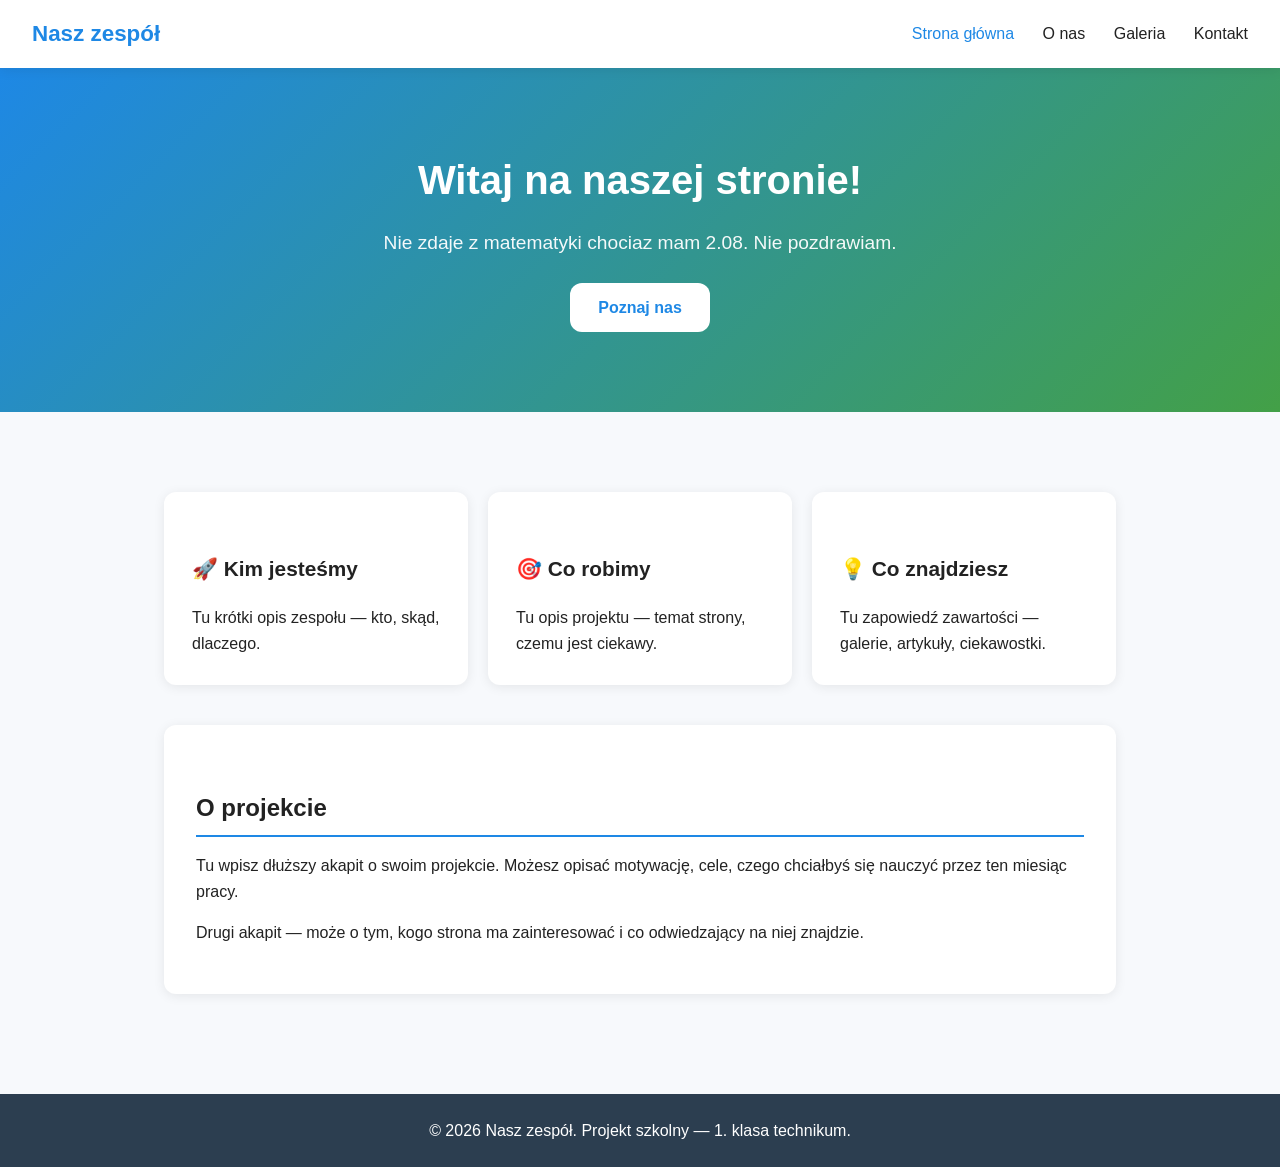
==== galeria.html @ 285dcc0a "Create galeria.html" ====
<!DOCTYPE html>
<html lang="pl">
<head>
  <meta charset="UTF-8">
  <meta name="viewport" content="width=device-width, initial-scale=1.0">
  <title>Nasz zespół — strona główna</title>
  <link rel="stylesheet" href="style.css">
</head>
<body>

  <header class="topbar">
    <div class="logo">Nasz zespół</div>
    <nav>
      <a href="index.html" class="active">Strona główna</a>
      <a href="o-nas.html">O nas</a>
      <a href="galeria.html">Galeria</a>
      <a href="kontakt.html">Kontakt</a>
    </nav>
  </header>

  <section class="hero">
    <h1>Witaj na naszej stronie!</h1>
    <p>Nie zdaje z matematyki chociaz mam 2.08. Nie pozdrawiam.</p>
    <a href="o-nas.html" class="btn">Poznaj nas</a>
  </section>

  <main class="container">

    <section class="card-grid">
      <article class="card">
        <h2>🚀 Kim jesteśmy</h2>
        <p>Tu krótki opis zespołu — kto, skąd, dlaczego.</p>
      </article>
      <article class="card">
        <h2>🎯 Co robimy</h2>
        <p>Tu opis projektu — temat strony, czemu jest ciekawy.</p>
      </article>
      <article class="card">
        <h2>💡 Co znajdziesz</h2>
        <p>Tu zapowiedź zawartości — galerie, artykuły, ciekawostki.</p>
      </article>
    </section>

    <section class="content">
      <h2>O projekcie</h2>
      <p>
        Tu wpisz dłuższy akapit o swoim projekcie. Możesz opisać motywację,
        cele, czego chciałbyś się nauczyć przez ten miesiąc pracy.
      </p>
      <p>
        Drugi akapit — może o tym, kogo strona ma zainteresować i co
        odwiedzający na niej znajdzie.
      </p>
    </section>

  </main>

  <footer class="footer">
    <p>&copy; 2026 Nasz zespół. Projekt szkolny — 1. klasa technikum.</p>
  </footer>

</body>
</html>
---- style.css ----
/* ===== ZMIENNE — zmień tutaj, żeby zmienić wygląd całej strony ===== */
:root {
  --kolor-glowny: #1e88e5;
  --kolor-akcent: #43a047;
  --kolor-tlo: #f7f9fc;
  --kolor-karty: #ffffff;
  --kolor-tekst: #222;
  --kolor-tekst-jasny: #666;
  --cien: 0 2px 12px rgba(0, 0, 0, 0.08);
  --zaokraglenie: 12px;
}

/* ===== RESET I BAZOWE STYLE ===== */
* {
  box-sizing: border-box;
  margin: 0;
  padding: 0;
}

body {
  font-family: "Segoe UI", "Helvetica Neue", sans-serif;
  background: var(--kolor-tlo);
  color: var(--kolor-tekst);
  line-height: 1.6;
}

a { color: var(--kolor-glowny); text-decoration: none; }
a:hover { text-decoration: underline; }

/* ===== NAGŁÓWEK Z MENU ===== */
.topbar {
  background: var(--kolor-karty);
  display: flex;
  justify-content: space-between;
  align-items: center;
  padding: 16px 32px;
  box-shadow: var(--cien);
  position: sticky;
  top: 0;
  z-index: 100;
}

.logo {
  font-size: 1.4rem;
  font-weight: 700;
  color: var(--kolor-glowny);
}

.topbar nav a {
  margin-left: 24px;
  color: var(--kolor-tekst);
  font-weight: 500;
}

.topbar nav a.active,
.topbar nav a:hover {
  color: var(--kolor-glowny);
  text-decoration: none;
}

/* ===== SEKCJA POWITALNA (HERO) ===== */
.hero {
  background: linear-gradient(135deg, var(--kolor-glowny), var(--kolor-akcent));
  color: white;
  padding: 80px 32px;
  text-align: center;
}

.hero h1 { font-size: 2.5rem; margin-bottom: 16px; }
.hero p { font-size: 1.2rem; opacity: 0.95; margin-bottom: 24px; }

.btn {
  display: inline-block;
  padding: 12px 28px;
  background: white;
  color: var(--kolor-glowny);
  border-radius: var(--zaokraglenie);
  font-weight: 600;
  border: none;
  cursor: pointer;
  transition: transform 0.2s;
}

.btn:hover { transform: translateY(-2px); text-decoration: none; }

/* ===== GŁÓWNY KONTENER ===== */
.container {
  max-width: 1000px;
  margin: 0 auto;
  padding: 40px 24px;
}

.container h1 {
  color: var(--kolor-glowny);
  margin-bottom: 24px;
}

.container h2 {
  color: var(--kolor-tekst);
  margin: 32px 0 16px;
  padding-bottom: 8px;
  border-bottom: 2px solid var(--kolor-glowny);
}

/* ===== KAFELKI (GRID) ===== */
.card-grid {
  display: grid;
  grid-template-columns: repeat(auto-fit, minmax(260px, 1fr));
  gap: 20px;
  margin: 40px 0;
}

.card {
  background: var(--kolor-karty);
  padding: 28px;
  border-radius: var(--zaokraglenie);
  box-shadow: var(--cien);
  transition: transform 0.2s;
}

.card:hover { transform: translateY(-4px); }
.card h2 { font-size: 1.3rem; margin-bottom: 12px; border: none; }

/* ===== SEKCJA TREŚCI ===== */
.content {
  background: var(--kolor-karty);
  padding: 32px;
  border-radius: var(--zaokraglenie);
  box-shadow: var(--cien);
  margin-top: 32px;
}

.content p { margin-bottom: 16px; }

/* ===== SIATKA Z CZŁONKAMI ZESPOŁU ===== */
.team-grid {
  display: grid;
  grid-template-columns: repeat(auto-fit, minmax(220px, 1fr));
  gap: 24px;
  margin-top: 32px;
}

.member {
  background: var(--kolor-karty);
  padding: 24px;
  border-radius: var(--zaokraglenie);
  box-shadow: var(--cien);
  text-align: center;
}

.member img {
  width: 140px;
  height: 140px;
  border-radius: 50%;
  object-fit: cover;
  margin-bottom: 16px;
}

.member h3 { margin-bottom: 4px; }
.member .role {
  color: var(--kolor-glowny);
  font-weight: 600;
  font-size: 0.9rem;
  margin-bottom: 12px;
}
.member p { color: var(--kolor-tekst-jasny); font-size: 0.95rem; }

/* ===== FORMULARZ KONTAKTOWY ===== */
.contact-form {
  background: var(--kolor-karty);
  padding: 32px;
  border-radius: var(--zaokraglenie);
  box-shadow: var(--cien);
  display: flex;
  flex-direction: column;
  gap: 12px;
  margin-top: 24px;
}

.contact-form label { font-weight: 600; }

.contact-form input,
.contact-form textarea {
  padding: 10px 14px;
  border: 1px solid #ddd;
  border-radius: 8px;
  font-family: inherit;
  font-size: 1rem;
}

.contact-form input:focus,
.contact-form textarea:focus {
  outline: none;
  border-color: var(--kolor-glowny);
}

.contact-form button {
  align-self: flex-start;
  background: var(--kolor-glowny);
  color: white;
  padding: 12px 32px;
}

/* ===== STOPKA ===== */
.footer {
  background: #2c3e50;
  color: white;
  text-align: center;
  padding: 24px;
  margin-top: 60px;
}

/* ===== RESPONSYWNOŚĆ (TELEFON) ===== */
@media (max-width: 600px) {

  .topbar {
    flex-direction: column;
    gap: 12px;
    padding: 16px;
  }

  .topbar nav a {
    margin: 0 8px;
    font-size: 0.95rem;
  }

  .hero { padding: 50px 20px; }
  .hero h1 { font-size: 1.8rem; }
  .hero p { font-size: 1rem; }

}
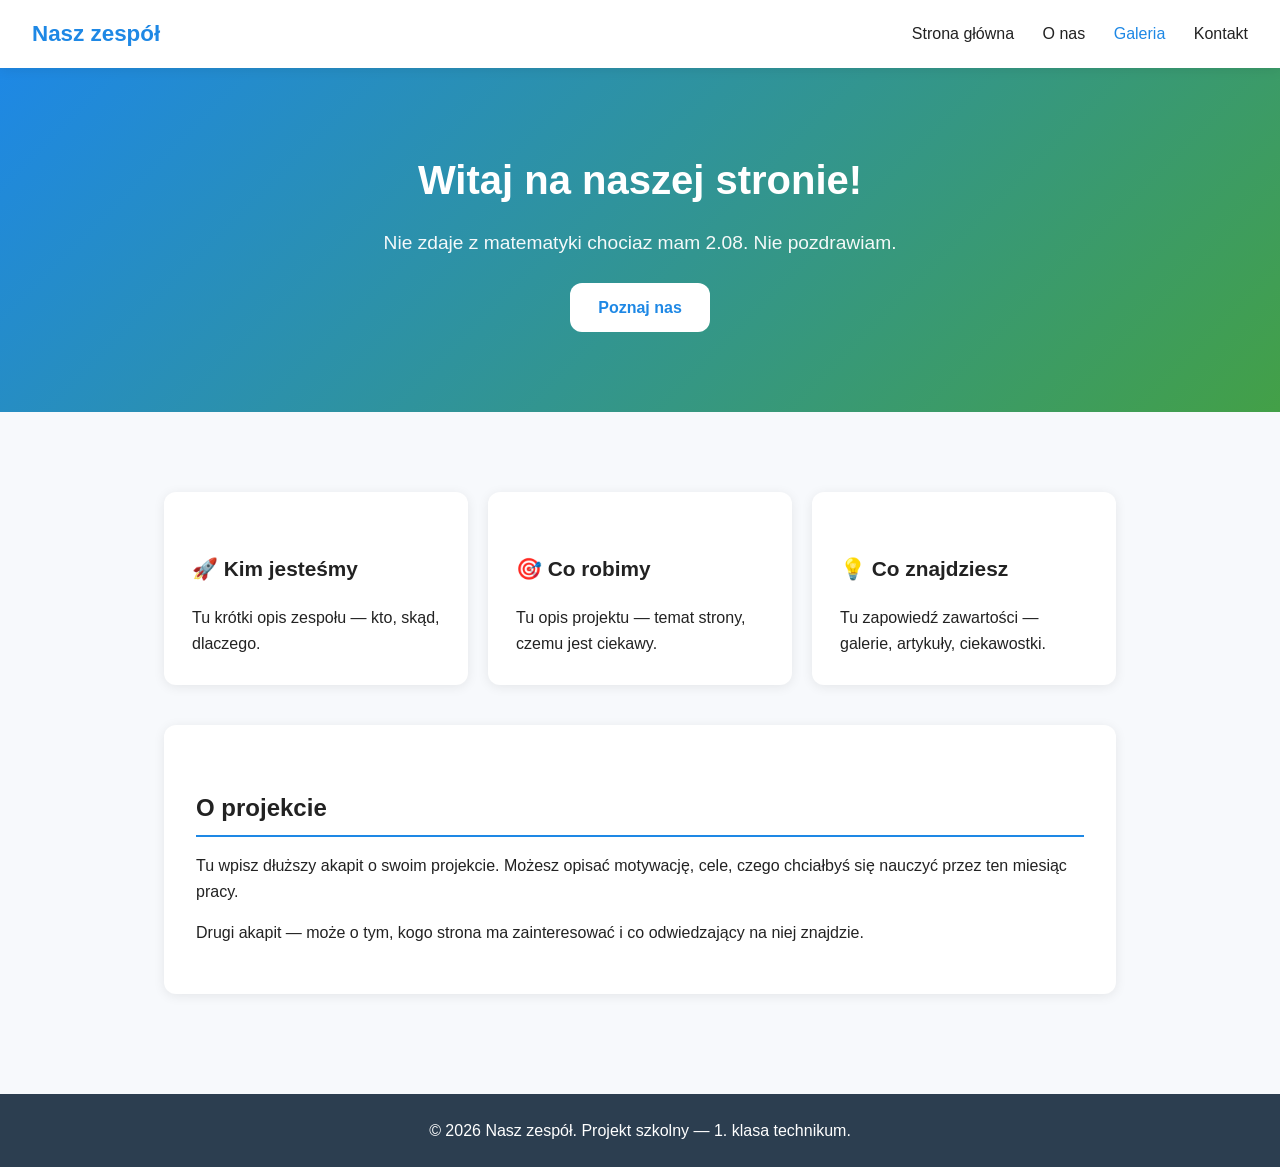
==== commit 91974a2b: "Update galeria.html" ====
--- a/galeria.html
+++ b/galeria.html
@@ -11,9 +11,9 @@
   <header class="topbar">
     <div class="logo">Nasz zespół</div>
     <nav>
-      <a href="index.html" class="active">Strona główna</a>
+      <a href="index.html" >Strona główna</a>
       <a href="o-nas.html">O nas</a>
-      <a href="galeria.html">Galeria</a>
+      <a href="galeria.html"class="active">Galeria</a>
       <a href="kontakt.html">Kontakt</a>
     </nav>
   </header>
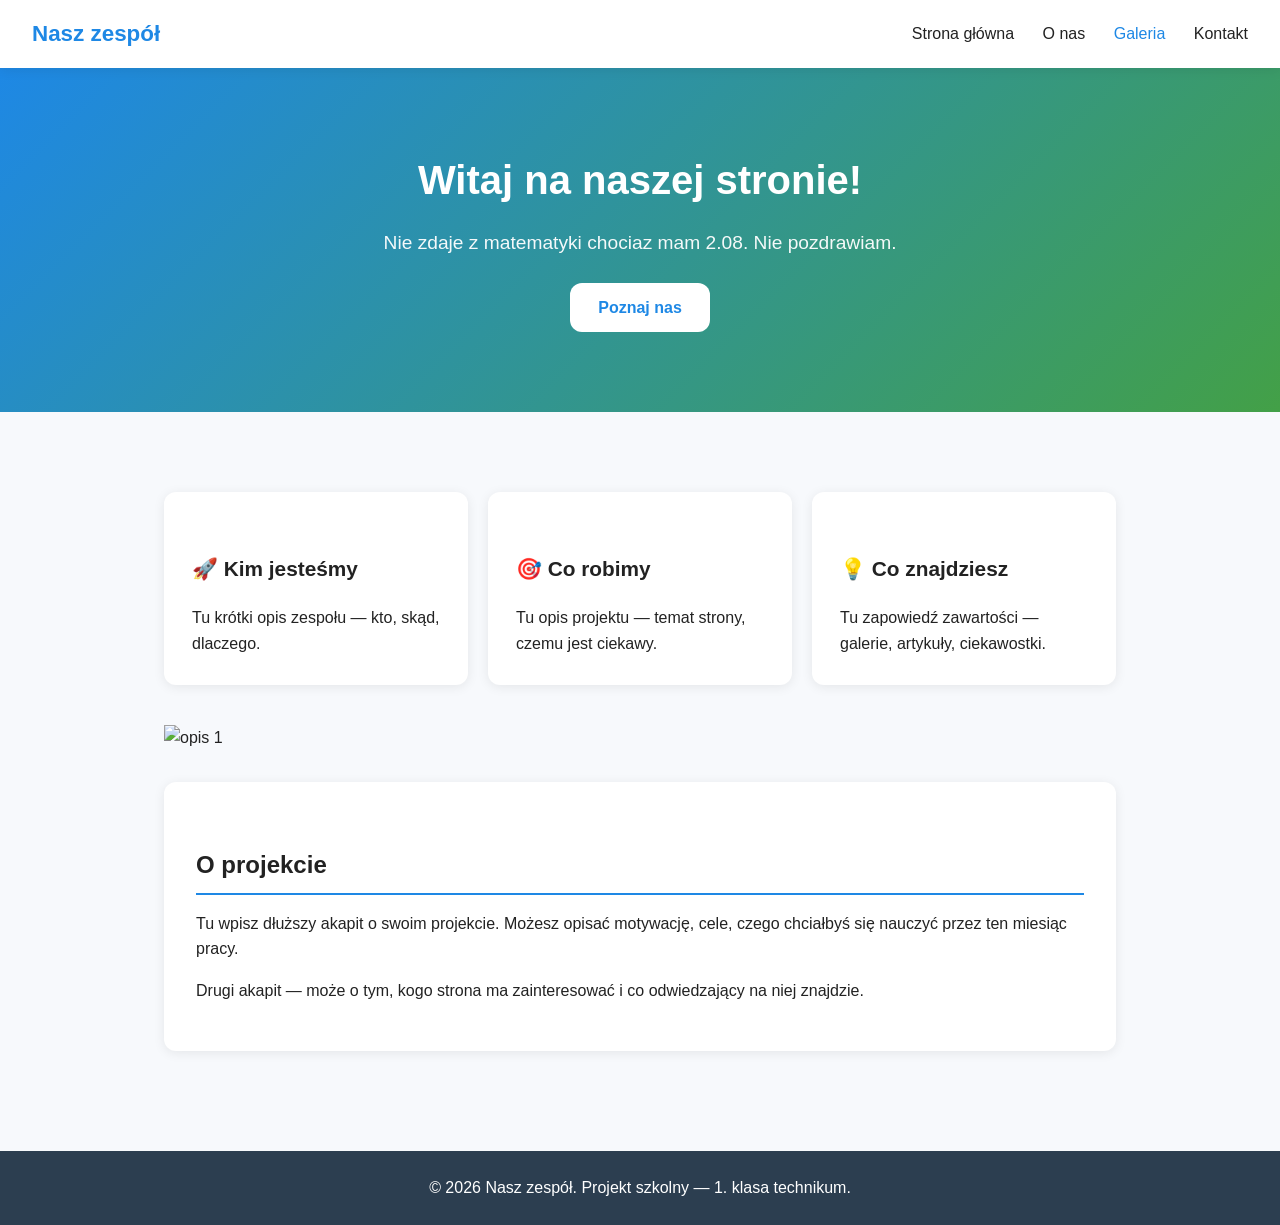
==== commit 41612dc4: "Update galeria.html" ====
--- a/galeria.html
+++ b/galeria.html
@@ -40,7 +40,10 @@
         <p>Tu zapowiedź zawartości — galerie, artykuły, ciekawostki.</p>
       </article>
     </section>
-
+<section class="gallery">
+  <img src="zdjecie1.jpg" alt="opis 1">
+   </section>
+  
     <section class="content">
       <h2>O projekcie</h2>
       <p>
